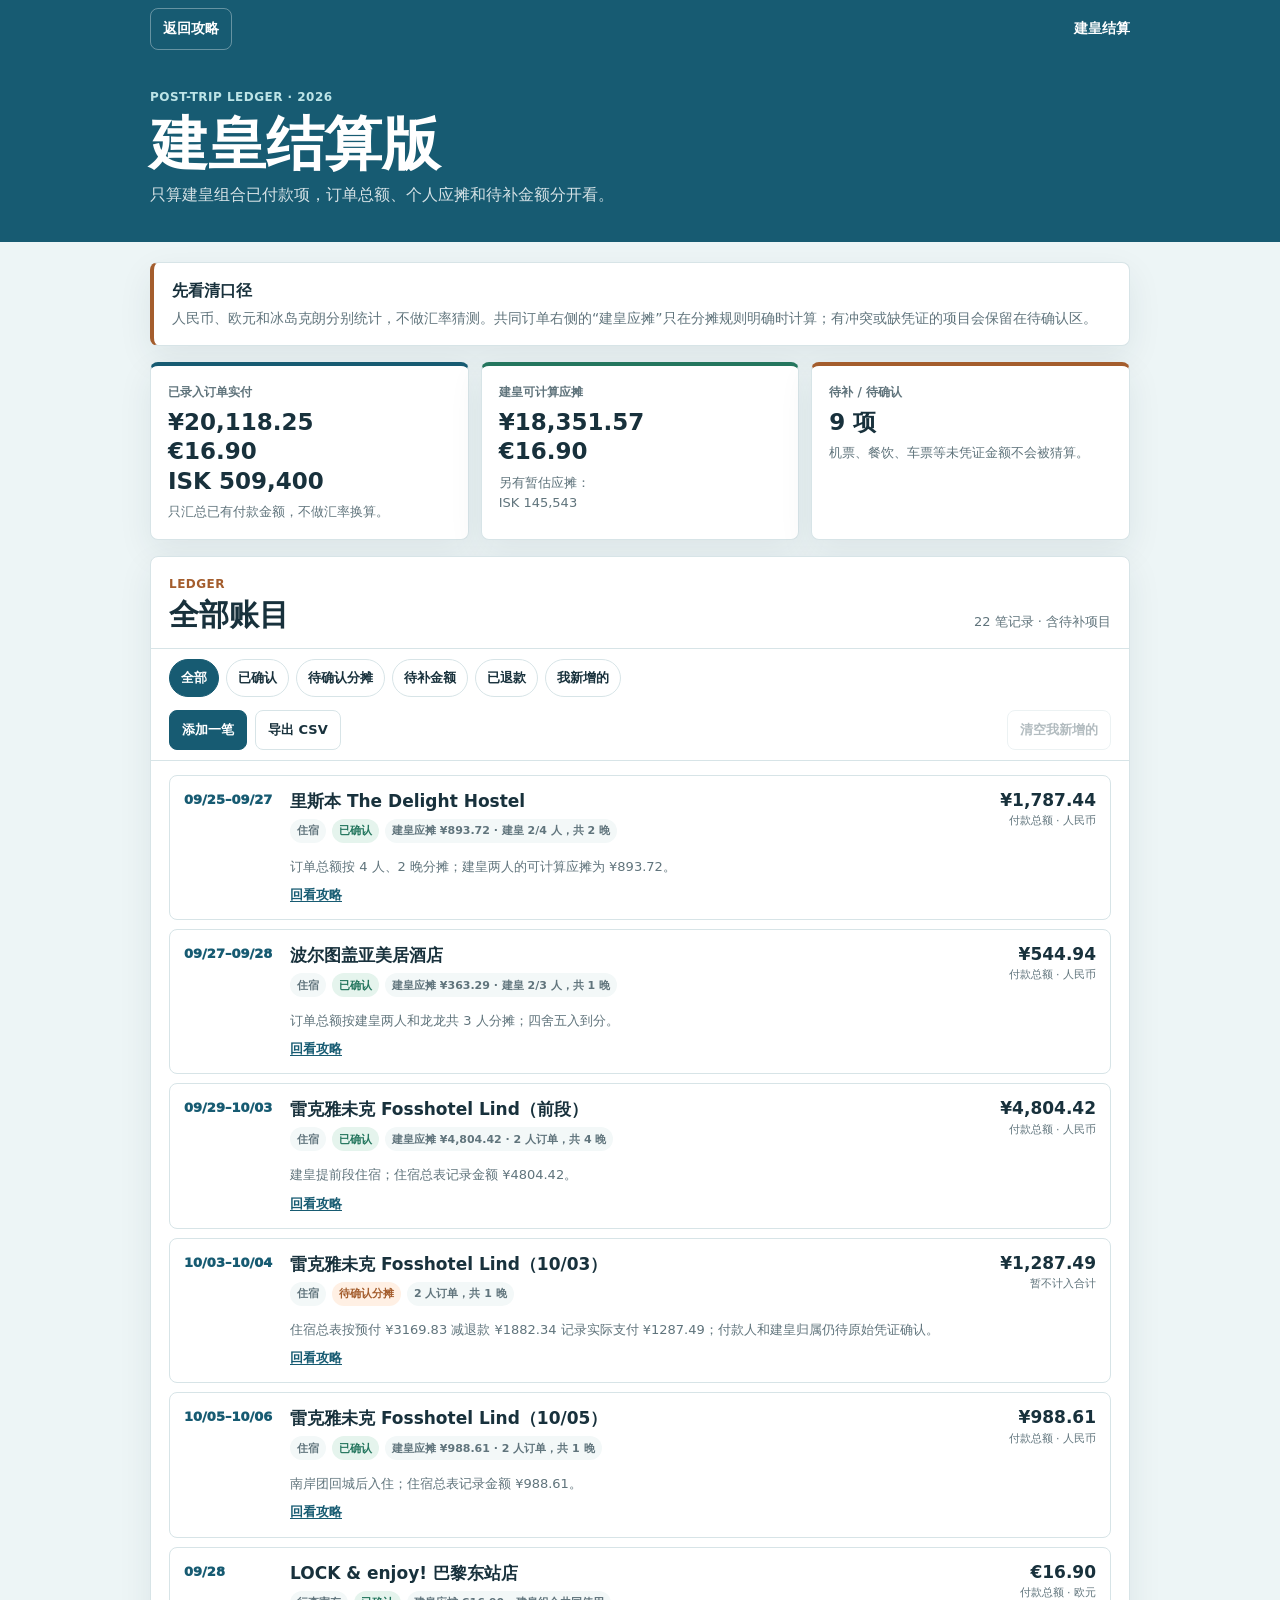
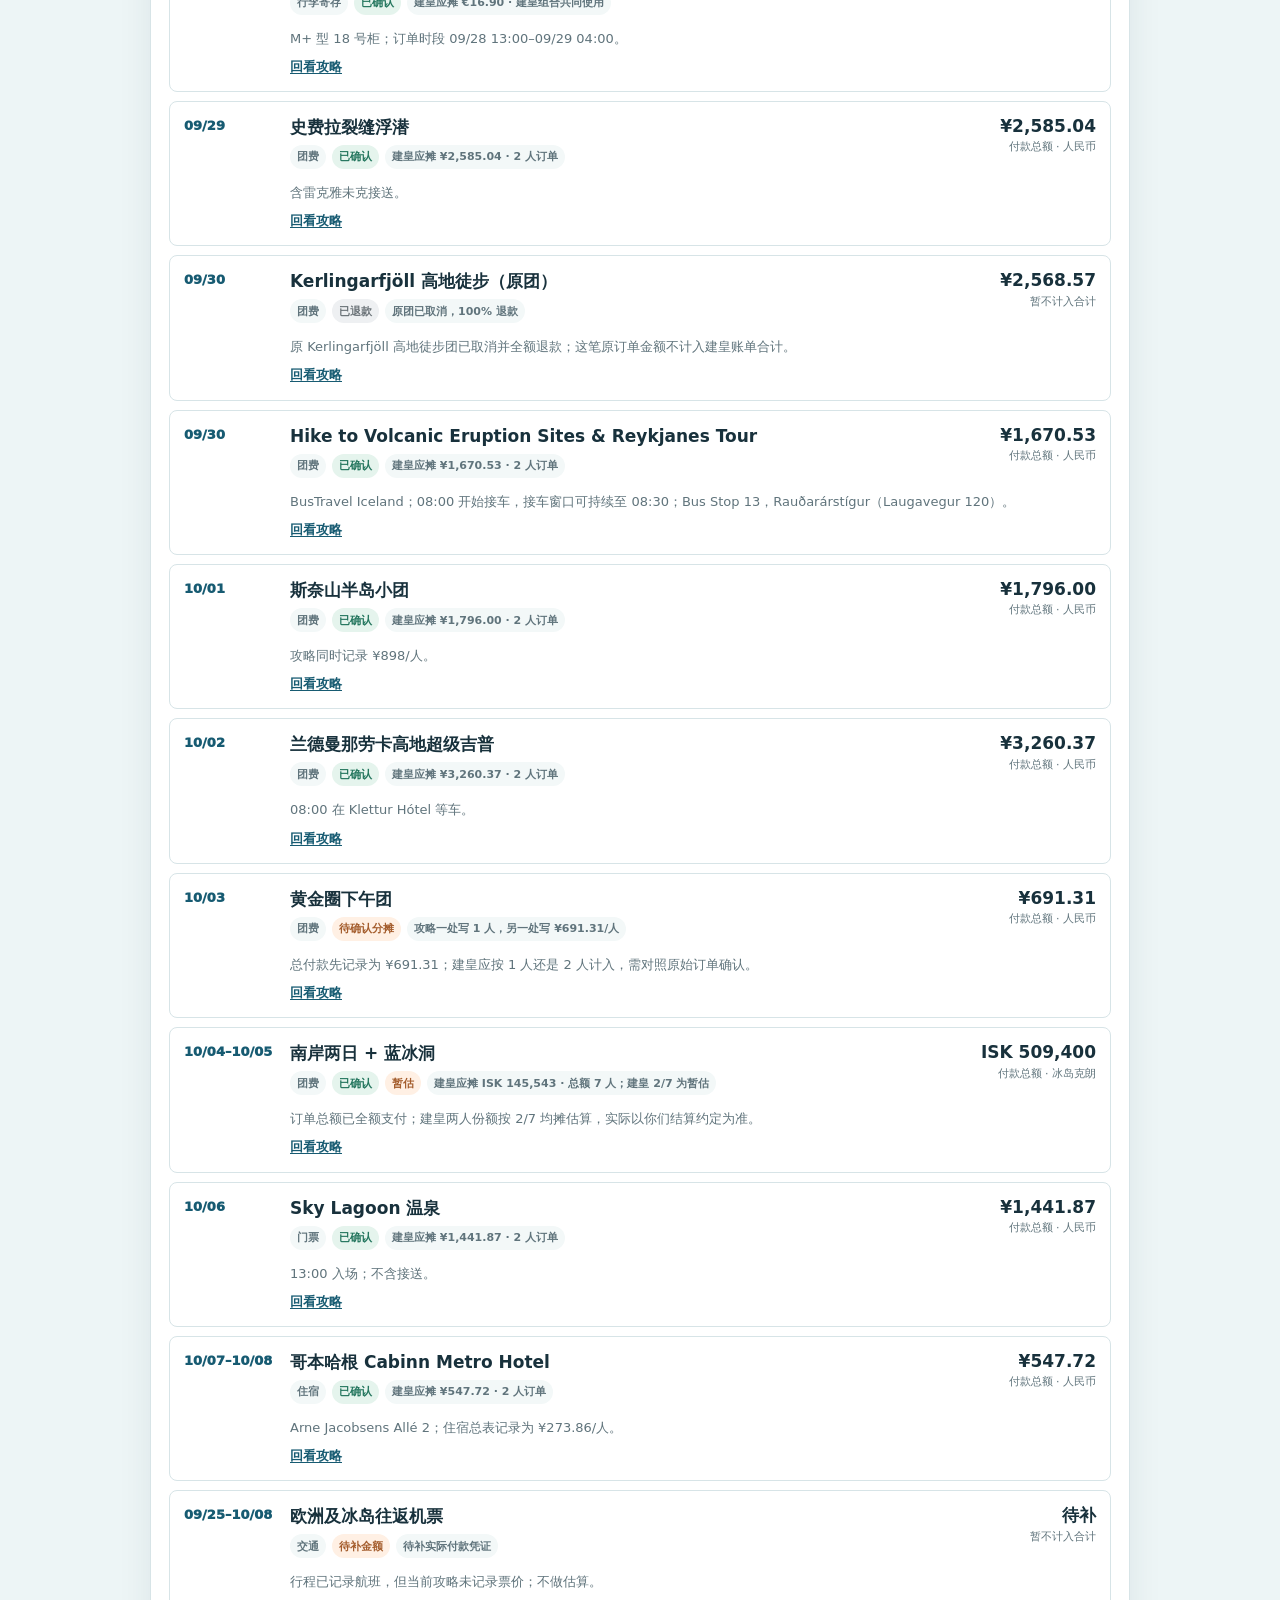
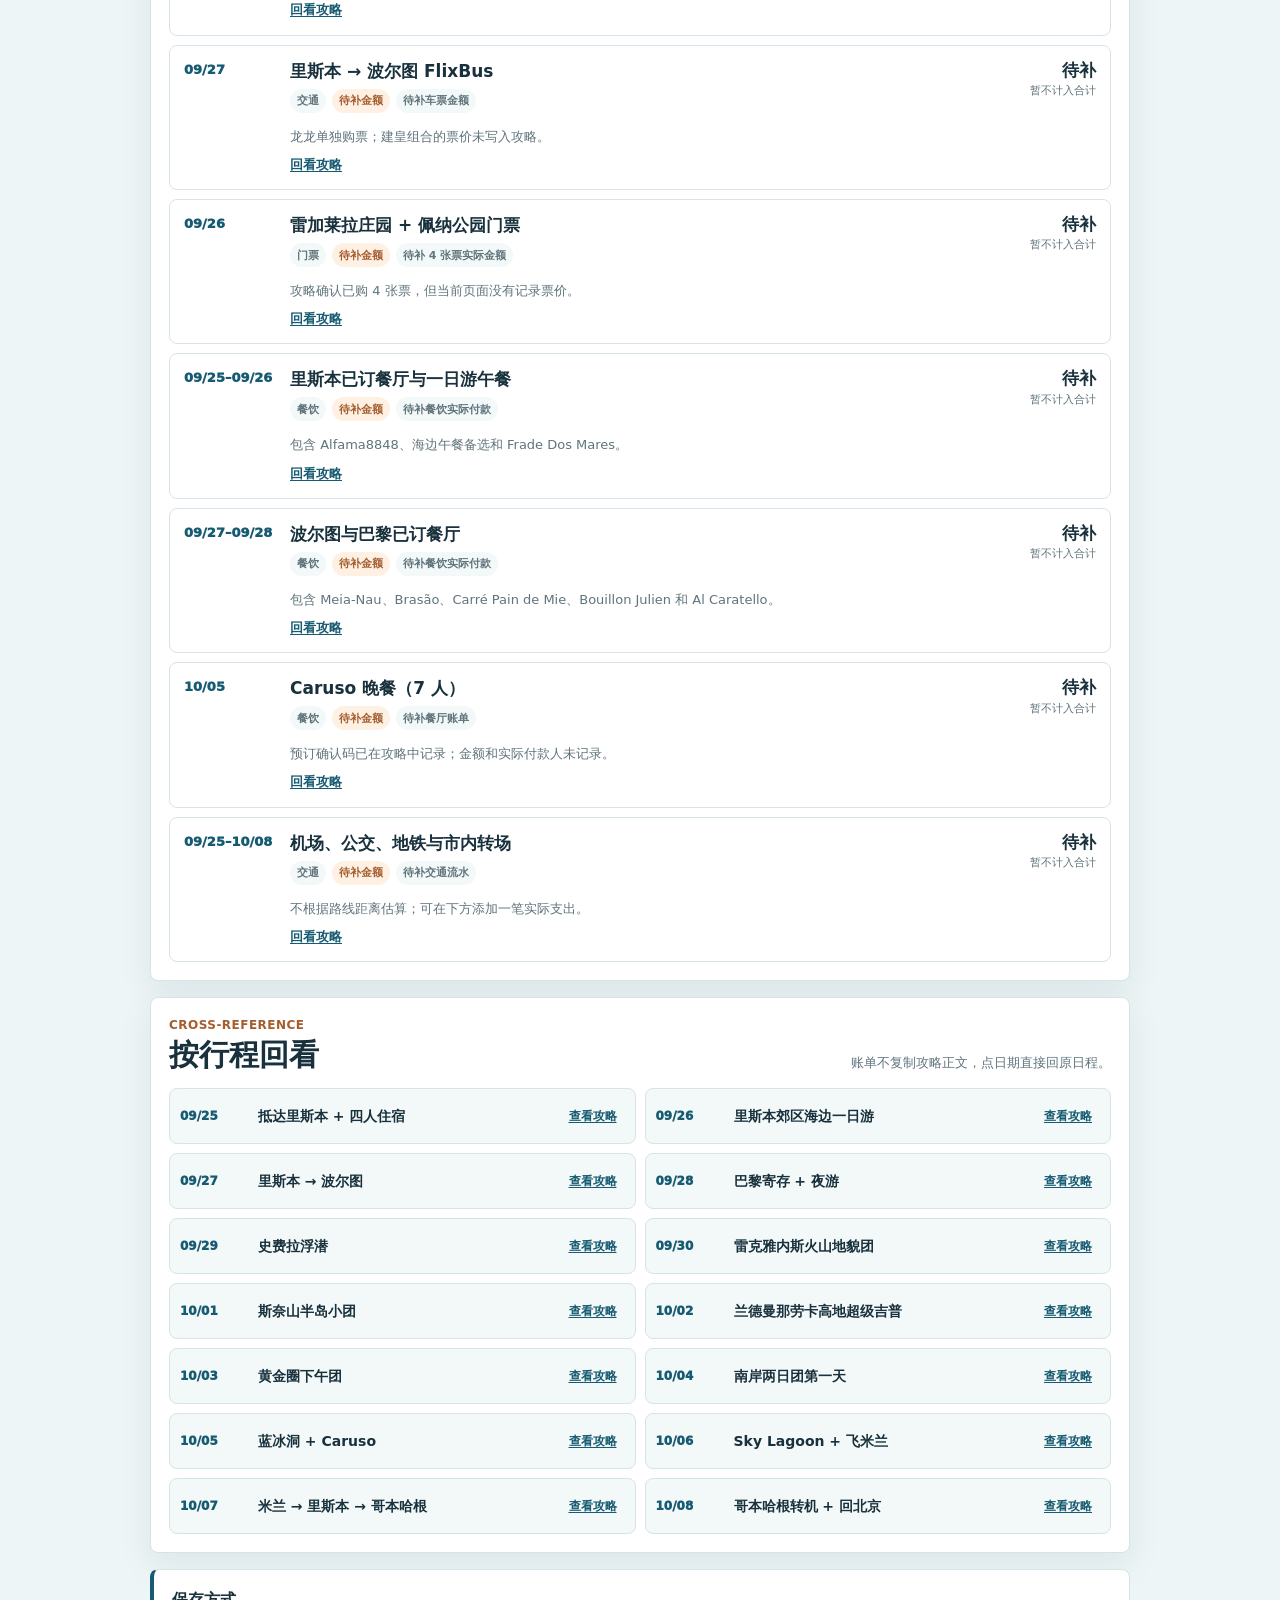
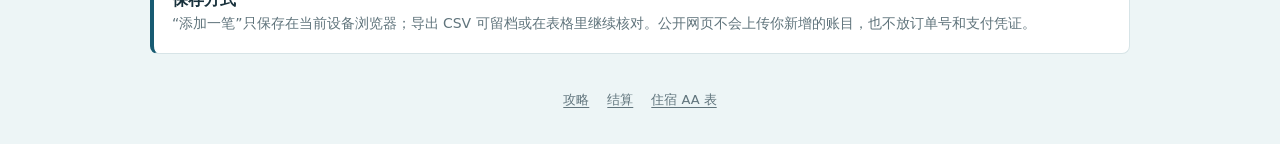
==== bill.html @ 909f2b17 "Update Sep 30 tour and add Jianhuang ledger" ====
<!doctype html>
<html lang="zh-CN">
  <head>
    <meta charset="utf-8" />
    <meta name="viewport" content="width=device-width, initial-scale=1, viewport-fit=cover" />
    <meta name="theme-color" content="#eaf3f4" />
    <meta name="referrer" content="no-referrer" />
    <meta name="robots" content="noindex, nofollow" />
    <meta http-equiv="Content-Security-Policy" content="default-src 'self'; script-src 'self'; style-src 'self'; img-src 'self' data:; connect-src 'self'; worker-src 'self'; object-src 'none'; base-uri 'none'; frame-src 'none'" />
    <title>建皇结算版｜2026 国庆旅行</title>
    <link rel="icon" href="data:," />
    <link rel="stylesheet" href="bill.css" />
  </head>
  <body>
    <header class="bill-hero">
      <nav class="bill-topbar" aria-label="账单导航">
        <a class="bill-back" href="./index.html?role=jianhuang#myDashboard">返回攻略</a>
        <span aria-current="page">建皇结算</span>
      </nav>
      <div class="bill-hero__content">
        <p class="bill-eyebrow">Post-trip ledger · 2026</p>
        <h1>建皇结算版</h1>
        <p>只算建皇组合已付款项，订单总额、个人应摊和待补金额分开看。</p>
      </div>
    </header>

    <main class="bill-shell">
      <section class="bill-note" aria-label="账单口径">
        <strong>先看清口径</strong>
        <p>人民币、欧元和冰岛克朗分别统计，不做汇率猜测。共同订单右侧的“建皇应摊”只在分摊规则明确时计算；有冲突或缺凭证的项目会保留在待确认区。</p>
      </section>

      <section class="bill-kpis" id="billSummary" aria-label="账单摘要" aria-live="polite"></section>

      <section class="bill-panel bill-ledger-panel" aria-labelledby="ledgerTitle">
        <div class="bill-section-head">
          <div>
            <p class="bill-eyebrow">Ledger</p>
            <h2 id="ledgerTitle">全部账目</h2>
          </div>
          <p id="billResultCount">加载中…</p>
        </div>
        <div class="bill-toolbar" aria-label="账单筛选与操作">
          <div class="bill-filter-row" role="group" aria-label="账单状态筛选">
            <button class="bill-filter is-active" type="button" data-filter="all">全部</button>
            <button class="bill-filter" type="button" data-filter="confirmed">已确认</button>
            <button class="bill-filter" type="button" data-filter="needs-confirmation">待确认分摊</button>
            <button class="bill-filter" type="button" data-filter="missing">待补金额</button>
            <button class="bill-filter" type="button" data-filter="refunded">已退款</button>
            <button class="bill-filter" type="button" data-filter="local">我新增的</button>
          </div>
          <div class="bill-actions">
            <button class="bill-action bill-action--primary" id="toggleAddBill" type="button" aria-expanded="false" aria-controls="addBillPanel">添加一笔</button>
            <button class="bill-action" id="exportBill" type="button">导出 CSV</button>
            <button class="bill-action bill-action--quiet" id="clearLocalBills" type="button">清空我新增的</button>
          </div>
        </div>
        <div class="bill-add-panel" id="addBillPanel" hidden>
          <form id="addBillForm" novalidate>
            <div class="bill-form-grid">
              <label>日期<input name="date" type="text" placeholder="10/06" required /></label>
              <label>类别<select name="category"><option>交通</option><option>住宿</option><option>团费</option><option>餐饮</option><option>门票</option><option>其他</option></select></label>
              <label class="bill-form-wide">项目<input name="title" type="text" placeholder="例如：机场公交" required /></label>
              <label>金额<input name="amount" type="number" min="0" step="0.01" placeholder="可留空" /></label>
              <label>币种<select name="currency"><option value="CNY">人民币 ¥</option><option value="EUR">欧元 €</option><option value="ISK">冰岛克朗 ISK</option></select></label>
              <label>建皇应摊<input name="shareAmount" type="number" min="0" step="0.01" placeholder="可留空" /></label>
              <label class="bill-form-wide">备注<input name="note" type="text" placeholder="可选：付款人、分摊规则或凭证说明" /></label>
            </div>
            <div class="bill-form-actions">
              <button class="bill-action bill-action--primary" type="submit">保存到本机</button>
              <button class="bill-action" id="cancelAddBill" type="button">取消</button>
              <span id="billFormStatus" role="status" aria-live="polite"></span>
            </div>
          </form>
        </div>
        <div class="bill-list" id="billList" aria-live="polite"></div>
      </section>

      <section class="bill-panel" aria-labelledby="itineraryTitle">
        <div class="bill-section-head">
          <div>
            <p class="bill-eyebrow">Cross-reference</p>
            <h2 id="itineraryTitle">按行程回看</h2>
          </div>
          <p>账单不复制攻略正文，点日期直接回原日程。</p>
        </div>
        <div class="bill-itinerary" id="billItinerary"></div>
      </section>

      <section class="bill-panel bill-footnote" aria-label="保存说明">
        <strong>保存方式</strong>
        <p>“添加一笔”只保存在当前设备浏览器；导出 CSV 可留档或在表格里继续核对。公开网页不会上传你新增的账目，也不放订单号和支付凭证。</p>
      </section>
    </main>

    <footer class="bill-footer">
      <a href="./index.html?role=jianhuang#myDashboard">攻略</a>
      <a href="./bill.html#jianhuang" aria-current="page">结算</a>
      <a href="./index.html?role=jianhuang#lodging-expenses">住宿 AA 表</a>
    </footer>

    <script src="bill-data.js" defer></script>
    <script src="bill.js" defer></script>
  </body>
</html>
---- bill.css ----
:root {
  --bill-ink: #18313c;
  --bill-muted: #60747c;
  --bill-line: #d7e4e7;
  --bill-surface: #fff;
  --bill-surface-muted: #f3f8f8;
  --bill-bg: #edf5f6;
  --bill-blue: #175b72;
  --bill-blue-soft: #dceff1;
  --bill-orange: #a45d2d;
  --bill-orange-soft: #fff0e4;
  --bill-green: #24765e;
  --bill-green-soft: #e5f4ed;
  --bill-shadow: 0 12px 34px rgba(24, 49, 60, 0.08);
}

* { box-sizing: border-box; }

html { scroll-behavior: smooth; }
html.bill-no-scroll { scroll-behavior: auto !important; }

@media (prefers-reduced-motion: reduce) {
  html { scroll-behavior: auto; }
  *, *::before, *::after {
    animation-duration: 0.01ms !important;
    transition-duration: 0.01ms !important;
  }
}

body {
  min-width: 320px;
  margin: 0;
  color: var(--bill-ink);
  background: var(--bill-bg);
  font-family: Inter, "PingFang SC", "Microsoft YaHei", "Noto Sans CJK SC", system-ui, -apple-system, BlinkMacSystemFont, sans-serif;
  line-height: 1.55;
  -webkit-font-smoothing: antialiased;
  text-rendering: optimizeLegibility;
}

a { color: inherit; }
button, input, select { font: inherit; }
button { cursor: pointer; }
button:focus-visible, a:focus-visible, input:focus-visible, select:focus-visible { outline: 3px solid #f2a65a; outline-offset: 2px; }

.bill-hero {
  color: #fff;
  background: var(--bill-blue);
}

.bill-topbar,
.bill-hero__content,
.bill-shell,
.bill-footer {
  width: min(980px, calc(100% - 32px));
  margin-inline: auto;
}

.bill-topbar {
  display: flex;
  align-items: center;
  justify-content: space-between;
  min-height: 58px;
  padding-top: env(safe-area-inset-top);
  gap: 14px;
  font-size: 14px;
  font-weight: 800;
}

.bill-topbar a {
  display: inline-flex;
  align-items: center;
  min-height: 42px;
  padding: 7px 12px;
  border: 1px solid rgba(255, 255, 255, 0.34);
  border-radius: 8px;
  text-decoration: none;
}

.bill-topbar a:hover { background: rgba(255, 255, 255, 0.12); }

.bill-hero__content { padding: 30px 0 34px; }

.bill-eyebrow {
  margin: 0 0 7px;
  color: var(--bill-orange);
  font-size: 12px;
  font-weight: 900;
  letter-spacing: 0.04em;
  text-transform: uppercase;
}

.bill-hero .bill-eyebrow { color: #bde4e7; }

h1, h2, h3, p { margin-top: 0; }
h1 { margin-bottom: 9px; font-size: clamp(32px, 7vw, 58px); line-height: 1.04; letter-spacing: 0; }
h2 { margin-bottom: 0; font-size: clamp(22px, 3vw, 30px); line-height: 1.16; }
h3 { margin-bottom: 5px; font-size: 17px; line-height: 1.3; }

.bill-hero__content > p:last-child { max-width: 540px; margin-bottom: 0; color: rgba(255, 255, 255, 0.82); }

.bill-shell { display: grid; gap: 16px; padding: 20px 0 36px; }

.bill-note,
.bill-panel {
  border: 1px solid var(--bill-line);
  border-radius: 8px;
  background: var(--bill-surface);
  box-shadow: var(--bill-shadow);
}

.bill-note { padding: 16px 18px; border-left: 4px solid var(--bill-orange); }
.bill-note strong { display: block; margin-bottom: 4px; }
.bill-note p, .bill-footnote p { margin-bottom: 0; color: var(--bill-muted); font-size: 14px; }

.bill-kpis { display: grid; grid-template-columns: repeat(3, minmax(0, 1fr)); gap: 12px; }

.bill-kpi {
  min-height: 132px;
  padding: 17px;
  border: 1px solid var(--bill-line);
  border-top: 4px solid var(--bill-blue);
  border-radius: 8px;
  background: var(--bill-surface);
  box-shadow: var(--bill-shadow);
}

.bill-kpi--share { border-top-color: var(--bill-green); }
.bill-kpi--pending { border-top-color: var(--bill-orange); }
.bill-kpi__label { display: block; margin-bottom: 7px; color: var(--bill-muted); font-size: 12px; font-weight: 900; }
.bill-kpi__value { display: block; margin-bottom: 8px; font-size: 23px; line-height: 1.15; }
.bill-kpi__line { display: block; }
.bill-kpi__note { margin: 0; color: var(--bill-muted); font-size: 13px; }
.bill-kpi__line + .bill-kpi__line { margin-top: 3px; }

.bill-panel { padding: 18px; }
.bill-section-head { display: flex; align-items: end; justify-content: space-between; gap: 18px; margin-bottom: 15px; }
.bill-section-head .bill-eyebrow { margin-bottom: 4px; }
.bill-section-head > p { max-width: 360px; margin: 0; color: var(--bill-muted); font-size: 13px; text-align: right; }

.bill-toolbar {
  position: sticky;
  z-index: 5;
  top: 0;
  display: grid;
  gap: 11px;
  margin: 0 -18px 14px;
  padding: 10px 18px;
  border-block: 1px solid var(--bill-line);
  background: rgba(255, 255, 255, 0.96);
  backdrop-filter: blur(12px);
}

.bill-filter-row { display: flex; gap: 7px; overflow-x: auto; padding-bottom: 2px; scrollbar-width: none; }
.bill-filter-row::-webkit-scrollbar { display: none; }
.bill-filter { flex: 0 0 auto; min-height: 38px; padding: 7px 11px; border: 1px solid var(--bill-line); border-radius: 999px; background: #fff; color: var(--bill-ink); font-size: 13px; font-weight: 800; }
.bill-filter.is-active { border-color: var(--bill-blue); background: var(--bill-blue); color: #fff; }
.bill-actions { display: flex; flex-wrap: wrap; gap: 8px; }
.bill-action { min-height: 40px; padding: 8px 12px; border: 1px solid var(--bill-line); border-radius: 8px; background: #fff; color: var(--bill-ink); font-size: 13px; font-weight: 850; }
.bill-action--primary { border-color: var(--bill-blue); background: var(--bill-blue); color: #fff; }
.bill-action--quiet { margin-left: auto; color: var(--bill-muted); }
.bill-action:hover { filter: brightness(0.98); }
.bill-action:disabled { cursor: not-allowed; opacity: 0.48; }

.bill-add-panel { scroll-margin-top: 180px; margin-bottom: 14px; padding: 14px; border: 1px solid #c5dfe1; border-radius: 8px; background: var(--bill-surface-muted); }
.bill-form-grid { display: grid; grid-template-columns: repeat(3, minmax(0, 1fr)); gap: 10px; }
.bill-form-grid label { display: grid; gap: 5px; color: var(--bill-muted); font-size: 12px; font-weight: 900; }
.bill-form-wide { grid-column: span 2; }
.bill-form-grid input, .bill-form-grid select { width: 100%; min-height: 42px; padding: 8px 10px; border: 1px solid #cbdde0; border-radius: 6px; background: #fff; color: var(--bill-ink); font-size: 15px; }
.bill-form-actions { display: flex; align-items: center; flex-wrap: wrap; gap: 8px; margin-top: 12px; }
#billFormStatus { color: var(--bill-muted); font-size: 13px; }

.bill-list { display: grid; gap: 9px; }
.bill-row { border: 1px solid var(--bill-line); border-radius: 8px; background: #fff; overflow: hidden; }
.bill-row__main { display: grid; grid-template-columns: 92px minmax(0, 1fr) auto; align-items: start; gap: 14px; padding: 14px; }
.bill-row__date { color: var(--bill-blue); font-size: 13px; font-weight: 950; }
.bill-row__title { overflow-wrap: anywhere; }
.bill-row__meta { display: flex; flex-wrap: wrap; gap: 6px; margin-top: 7px; }
.bill-chip { display: inline-flex; align-items: center; min-height: 24px; padding: 3px 7px; border-radius: 999px; background: var(--bill-surface-muted); color: var(--bill-muted); font-size: 11px; font-weight: 850; }
.bill-chip--confirmed { background: var(--bill-green-soft); color: var(--bill-green); }
.bill-chip--pending { background: var(--bill-orange-soft); color: var(--bill-orange); }
.bill-chip--refunded { background: #eef0f2; color: #6b7378; }
.bill-chip--local { background: var(--bill-blue-soft); color: var(--bill-blue); }
.bill-row__amount { min-width: 116px; text-align: right; }
.bill-row__amount strong { display: block; font-size: 17px; line-height: 1.2; }
.bill-row__amount small { display: block; margin-top: 4px; color: var(--bill-muted); font-size: 11px; line-height: 1.35; }
.bill-row__details { padding: 0 14px 14px 120px; color: var(--bill-muted); font-size: 13px; }
.bill-row__details p { margin: 0 0 8px; }
.bill-row__details p:last-child { margin-bottom: 0; }
.bill-row__details a, .bill-itinerary a { color: var(--bill-blue); font-weight: 800; text-decoration: underline; text-underline-offset: 2px; }

.bill-empty { padding: 28px 14px; border: 1px dashed #b9cfd3; border-radius: 8px; color: var(--bill-muted); text-align: center; }

.bill-itinerary { display: grid; grid-template-columns: repeat(2, minmax(0, 1fr)); gap: 9px; }
.bill-itinerary__item { display: grid; grid-template-columns: 68px 1fr auto; align-items: center; gap: 10px; min-height: 54px; padding: 10px; border: 1px solid var(--bill-line); border-radius: 8px; background: var(--bill-surface-muted); }
.bill-itinerary__item time { color: var(--bill-blue); font-size: 12px; font-weight: 950; }
.bill-itinerary__item strong { font-size: 14px; line-height: 1.3; }
.bill-itinerary__item a { min-height: 34px; display: inline-flex; align-items: center; padding: 5px 8px; white-space: nowrap; font-size: 12px; }

.bill-footnote { border-left: 4px solid var(--bill-blue); box-shadow: none; }
.bill-footer { display: flex; justify-content: center; flex-wrap: wrap; gap: 8px 18px; padding: 0 0 34px; color: var(--bill-muted); font-size: 13px; }
.bill-footer a { text-underline-offset: 3px; }

@media (max-width: 720px) {
  .bill-topbar, .bill-hero__content, .bill-shell, .bill-footer { width: min(100% - 24px, 980px); }
  .bill-topbar { min-height: 52px; }
  .bill-hero__content { padding: 24px 0 28px; }
  .bill-kpis { grid-template-columns: repeat(2, minmax(0, 1fr)); }
  .bill-kpi:first-child { grid-column: 1 / -1; }
  .bill-kpi { min-height: 0; }
  .bill-section-head { display: grid; gap: 6px; align-items: start; }
  .bill-section-head > p { text-align: left; }
  .bill-panel { padding: 15px; }
  .bill-toolbar { margin-inline: -15px; padding-inline: 15px; }
  .bill-actions { display: grid; grid-template-columns: repeat(2, minmax(0, 1fr)); }
  .bill-actions .bill-action { width: 100%; }
  .bill-action--quiet { margin-left: 0; grid-column: 1 / -1; }
  .bill-form-grid { grid-template-columns: repeat(2, minmax(0, 1fr)); }
  .bill-form-wide { grid-column: 1 / -1; }
  .bill-row__main { grid-template-columns: 1fr auto; gap: 8px 12px; }
  .bill-row__date { grid-column: 1 / -1; }
  .bill-row__details { padding: 0 14px 14px; }
  .bill-itinerary { grid-template-columns: 1fr; }
}

@media (max-width: 430px) {
  .bill-hero h1 { font-size: 34px; }
  .bill-kpi__value { font-size: 19px; }
  .bill-form-grid { grid-template-columns: 1fr; }
  .bill-form-wide { grid-column: 1; }
  .bill-itinerary__item { grid-template-columns: 58px minmax(0, 1fr); }
  .bill-itinerary__item a { grid-column: 2; justify-self: start; }
}
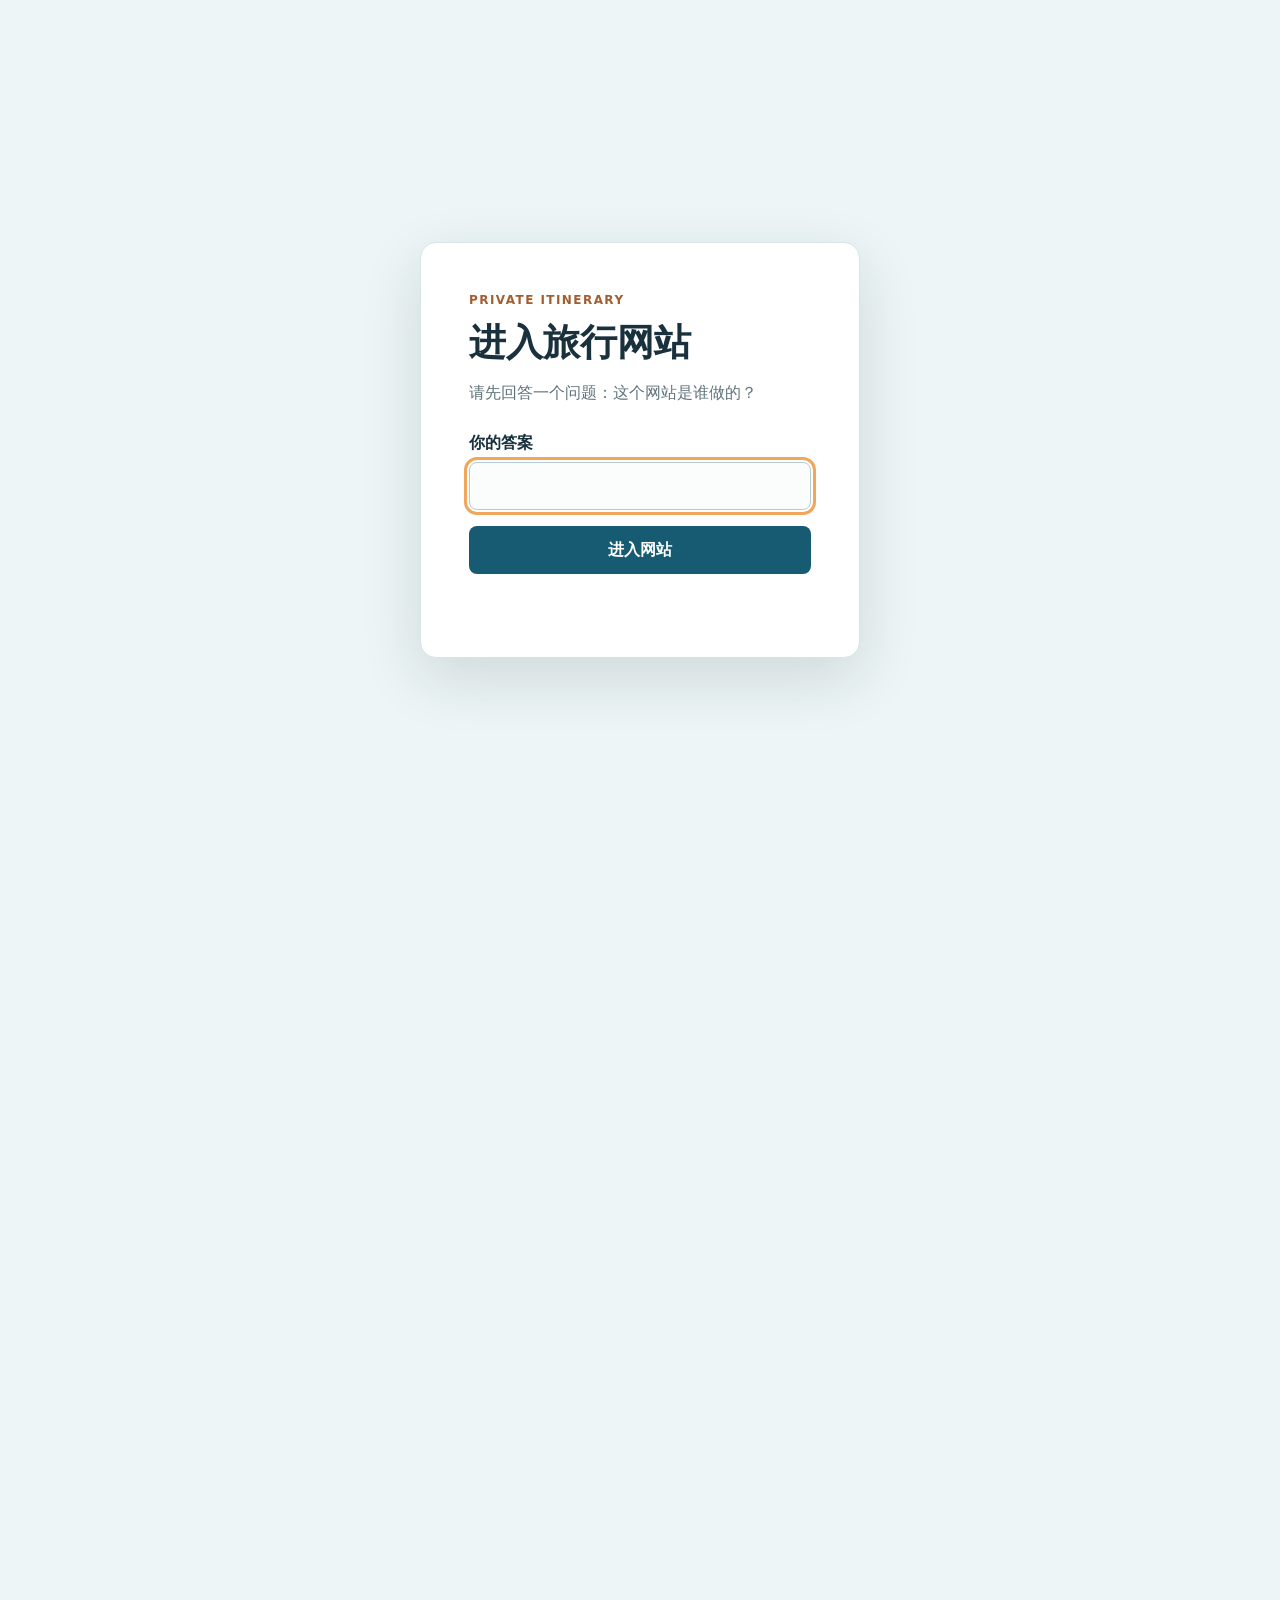
==== commit 9517cd8e: "Protect travel memoir with password gate" ====
--- a/bill.html
+++ b/bill.html
@@ -7,27 +7,42 @@
     <meta name="referrer" content="no-referrer" />
     <meta name="robots" content="noindex, nofollow" />
     <meta http-equiv="Content-Security-Policy" content="default-src 'self'; script-src 'self'; style-src 'self'; img-src 'self' data:; connect-src 'self'; worker-src 'self'; object-src 'none'; base-uri 'none'; frame-src 'none'" />
-    <title>建皇结算版｜2026 国庆旅行</title>
+    <title>黄建皇开销归档｜2026 欧洲旅行回忆录</title>
     <link rel="icon" href="data:," />
     <link rel="stylesheet" href="bill.css" />
+    <link rel="stylesheet" href="password-gate.css" />
   </head>
-  <body>
+  <body class="password-gate-locked">
+    <section class="password-gate" aria-labelledby="passwordGateTitle">
+      <div class="password-gate__panel">
+        <p class="password-gate__eyebrow">Private itinerary</p>
+        <h1 id="passwordGateTitle">进入旅行网站</h1>
+        <p class="password-gate__prompt">请先回答一个问题：这个网站是谁做的？</p>
+        <form>
+          <label for="passwordGateAnswer">你的答案
+            <input id="passwordGateAnswer" name="answer" type="text" autocomplete="off" required />
+          </label>
+          <button type="submit">进入网站</button>
+          <p class="password-gate__status" role="alert" aria-live="polite"></p>
+        </form>
+      </div>
+    </section>
     <header class="bill-hero">
       <nav class="bill-topbar" aria-label="账单导航">
-        <a class="bill-back" href="./index.html?role=jianhuang#myDashboard">返回攻略</a>
-        <span aria-current="page">建皇结算</span>
+        <a class="bill-back" href="./index.html?role=jianhuang#tripMemory">返回回忆录</a>
+        <span aria-current="page">开销归档</span>
       </nav>
       <div class="bill-hero__content">
-        <p class="bill-eyebrow">Post-trip ledger · 2026</p>
-        <h1>建皇结算版</h1>
-        <p>只算建皇组合已付款项，订单总额、个人应摊和待补金额分开看。</p>
+        <p class="bill-eyebrow">Travel ledger · 2026</p>
+        <h1>黄建皇开销归档</h1>
+        <p>94 笔个人开销完整计入，按大类和旅行日期归并回看。</p>
       </div>
     </header>
 
     <main class="bill-shell">
       <section class="bill-note" aria-label="账单口径">
-        <strong>先看清口径</strong>
-        <p>人民币、欧元和冰岛克朗分别统计，不做汇率猜测。共同订单右侧的“建皇应摊”只在分摊规则明确时计算；有冲突或缺凭证的项目会保留在待确认区。</p>
+        <strong>个人最终口径</strong>
+        <p>全程合计 ¥29,712.53。Havfruen 午餐按个人刷卡 ¥532.07 计入一次；Icewear 退税 -¥72 已抵扣；葡萄牙、波尔图和巴黎的朋友代付结算均按已确认的独立支出计入。</p>
       </section>
 
       <section class="bill-kpis" id="billSummary" aria-label="账单摘要" aria-live="polite"></section>
@@ -36,7 +51,7 @@
         <div class="bill-section-head">
           <div>
             <p class="bill-eyebrow">Ledger</p>
-            <h2 id="ledgerTitle">全部账目</h2>
+            <h2 id="ledgerTitle">四类开销</h2>
           </div>
           <p id="billResultCount">加载中…</p>
         </div>
@@ -82,7 +97,7 @@
             <p class="bill-eyebrow">Cross-reference</p>
             <h2 id="itineraryTitle">按行程回看</h2>
           </div>
-          <p>账单不复制攻略正文，点日期直接回原日程。</p>
+          <p>点日期回到照片、地点和当天花费。</p>
         </div>
         <div class="bill-itinerary" id="billItinerary"></div>
       </section>
@@ -94,12 +109,14 @@
     </main>
 
     <footer class="bill-footer">
-      <a href="./index.html?role=jianhuang#myDashboard">攻略</a>
-      <a href="./bill.html#jianhuang" aria-current="page">结算</a>
-      <a href="./index.html?role=jianhuang#lodging-expenses">住宿 AA 表</a>
+      <a href="./index.html?role=jianhuang#tripMemory">回忆录</a>
+      <a href="./bill.html#jianhuang" aria-current="page">开销归档</a>
+      <a href="./index.html?role=jianhuang#lodging-expenses">住宿开销</a>
     </footer>
 
-    <script src="bill-data.js" defer></script>
+    <script src="memory-data.js?v=memory-20261014-1" defer></script>
+    <script src="bill-data.js?v=memory-20261014-1" defer></script>
     <script src="bill.js" defer></script>
+    <script src="password-gate.js" defer></script>
   </body>
 </html>
--- a/password-gate.css
+++ b/password-gate.css
@@ -0,0 +1,21 @@
+body.password-gate-locked { overflow: hidden; }
+body.password-gate-locked > :not(.password-gate) { visibility: hidden; }
+.password-gate { position: fixed; inset: 0; z-index: 2147483647; display: grid; place-items: center; overflow-y: auto; padding: 24px; color: #18313c; background: #edf5f6; font-family: Inter, "PingFang SC", "Microsoft YaHei", "Noto Sans CJK SC", system-ui, -apple-system, BlinkMacSystemFont, sans-serif; }
+.password-gate[hidden] { display: none; }
+.password-gate__panel { width: min(100%, 440px); padding: clamp(28px, 6vw, 48px); border: 1px solid #d7e4e7; border-radius: 16px; background: #fff; box-shadow: 0 20px 60px rgba(24, 49, 60, 0.14); }
+.password-gate__eyebrow { margin: 0 0 12px; color: #a45d2d; font-size: 12px; font-weight: 800; letter-spacing: .12em; text-transform: uppercase; }
+.password-gate h1 { margin: 0; font-size: clamp(1.7rem, 6vw, 2.3rem); line-height: 1.2; }
+.password-gate__prompt { margin: 14px 0 24px; color: #60747c; line-height: 1.7; }
+.password-gate form { display: grid; gap: 12px; }
+.password-gate label { font-weight: 800; }
+.password-gate input { width: 100%; min-height: 48px; margin-top: 7px; padding: 10px 13px; border: 1px solid #b7cbd0; border-radius: 8px; color: inherit; background: #fbfdfd; font: inherit; }
+.password-gate input:focus-visible { outline: 3px solid #f2a65a; outline-offset: 2px; }
+.password-gate button { min-height: 48px; margin-top: 4px; padding: 10px 16px; border: 0; border-radius: 8px; color: #fff; background: #175b72; font: inherit; font-weight: 800; cursor: pointer; }
+.password-gate button:hover { background: #124a5d; }
+.password-gate__status { min-height: 1.5em; margin: 2px 0 0; color: #a23e2e; font-size: 14px; }
+@media (prefers-color-scheme: dark) {
+  .password-gate { color: #edf5f6; background: #10242d; }
+  .password-gate__panel { border-color: #35515a; background: #18313c; }
+  .password-gate__prompt { color: #c5d5d9; }
+  .password-gate input { border-color: #51717a; color: #edf5f6; background: #10242d; }
+}
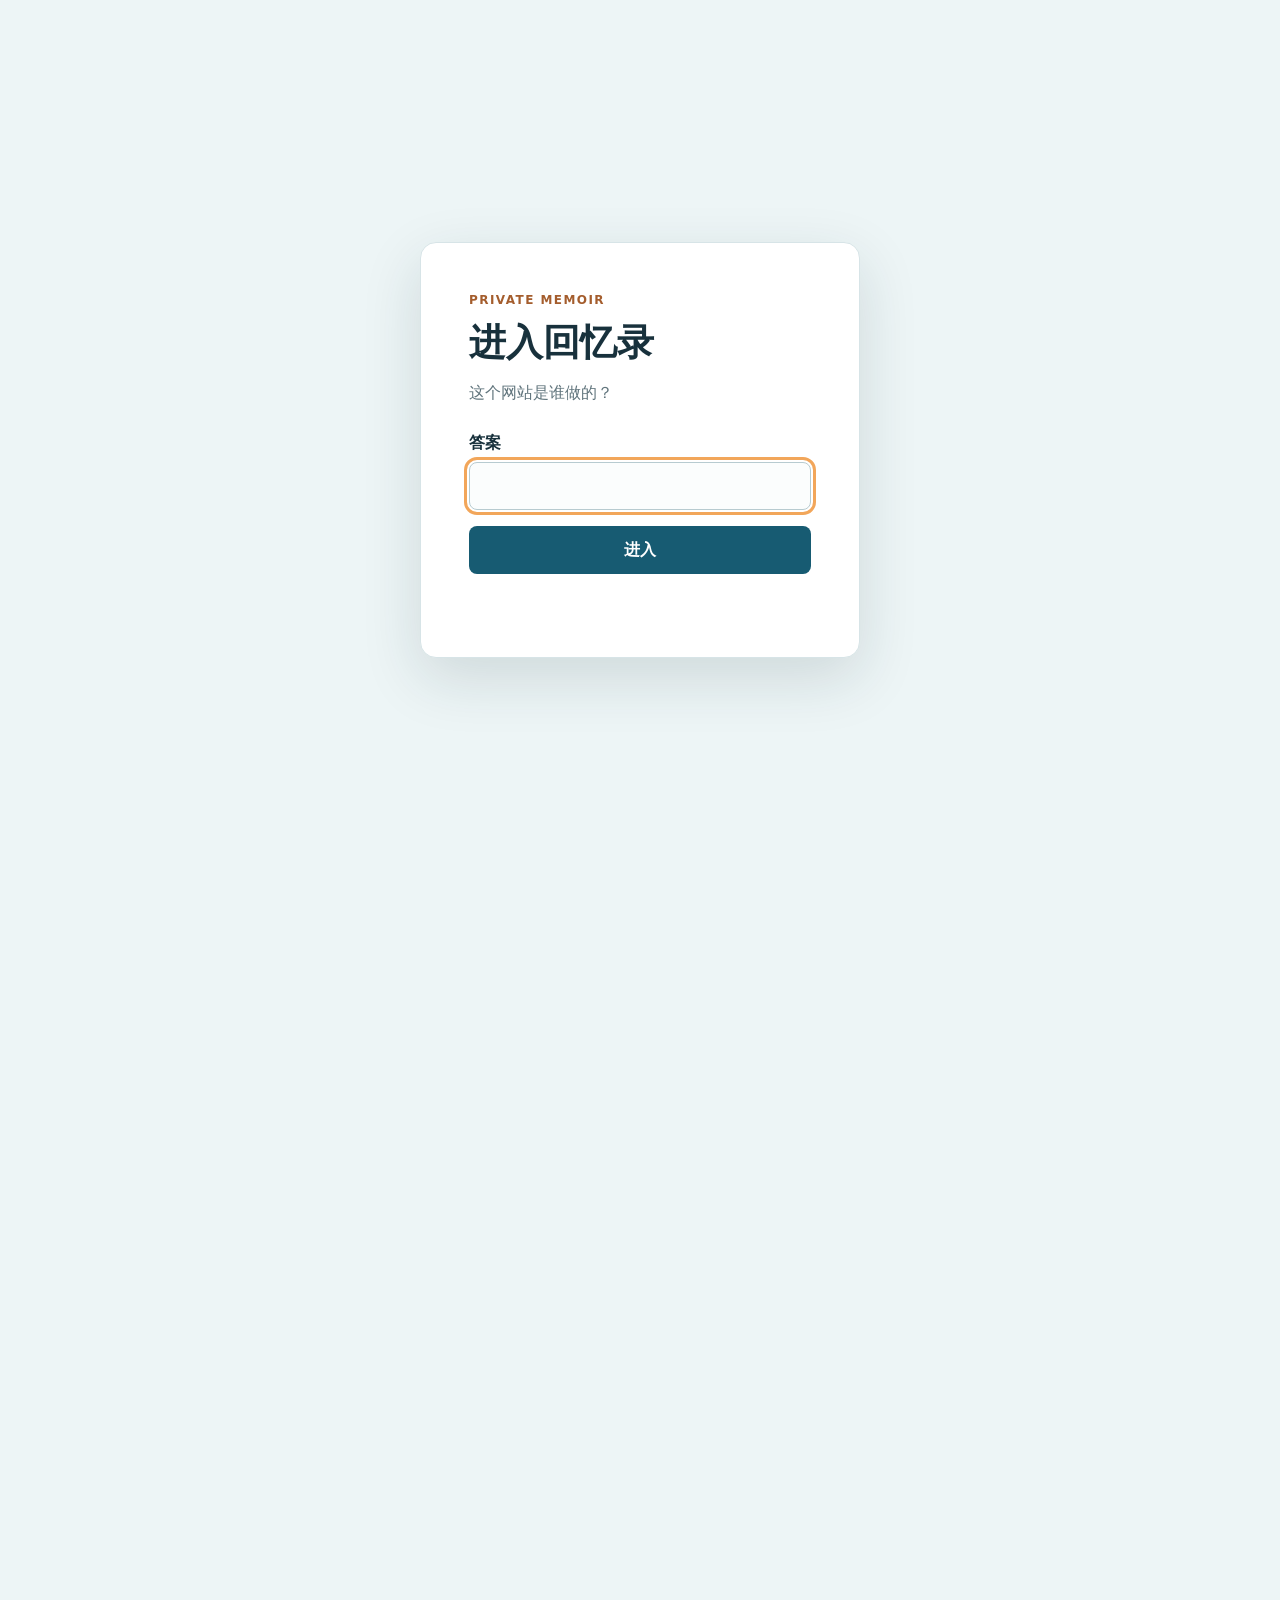
==== commit 163d5d27: "Publish travel memoir and expense summary" ====
--- a/bill.html
+++ b/bill.html
@@ -7,7 +7,7 @@
     <meta name="referrer" content="no-referrer" />
     <meta name="robots" content="noindex, nofollow" />
     <meta http-equiv="Content-Security-Policy" content="default-src 'self'; script-src 'self'; style-src 'self'; img-src 'self' data:; connect-src 'self'; worker-src 'self'; object-src 'none'; base-uri 'none'; frame-src 'none'" />
-    <title>黄建皇开销归档｜2026 欧洲旅行回忆录</title>
+    <title>黄建皇开销明细｜2026 欧洲旅行回忆录</title>
     <link rel="icon" href="data:," />
     <link rel="stylesheet" href="bill.css" />
     <link rel="stylesheet" href="password-gate.css" />
@@ -15,34 +15,34 @@
   <body class="password-gate-locked">
     <section class="password-gate" aria-labelledby="passwordGateTitle">
       <div class="password-gate__panel">
-        <p class="password-gate__eyebrow">Private itinerary</p>
-        <h1 id="passwordGateTitle">进入旅行网站</h1>
-        <p class="password-gate__prompt">请先回答一个问题：这个网站是谁做的？</p>
+        <p class="password-gate__eyebrow">Private memoir</p>
+        <h1 id="passwordGateTitle">进入回忆录</h1>
+        <p class="password-gate__prompt">这个网站是谁做的？</p>
         <form>
-          <label for="passwordGateAnswer">你的答案
+          <label for="passwordGateAnswer">答案
             <input id="passwordGateAnswer" name="answer" type="text" autocomplete="off" required />
           </label>
-          <button type="submit">进入网站</button>
+          <button type="submit">进入</button>
           <p class="password-gate__status" role="alert" aria-live="polite"></p>
         </form>
       </div>
     </section>
     <header class="bill-hero">
       <nav class="bill-topbar" aria-label="账单导航">
-        <a class="bill-back" href="./index.html?role=jianhuang#tripMemory">返回回忆录</a>
-        <span aria-current="page">开销归档</span>
+        <a class="bill-back" href="./index.html?role=jianhuang#tripMemory">回忆录</a>
+        <span aria-current="page">开销明细</span>
       </nav>
       <div class="bill-hero__content">
         <p class="bill-eyebrow">Travel ledger · 2026</p>
-        <h1>黄建皇开销归档</h1>
-        <p>94 笔个人开销完整计入，按大类和旅行日期归并回看。</p>
+        <h1>黄建皇开销明细</h1>
+        <p>94 笔开销，按类别和日期汇总。</p>
       </div>
     </header>
 
     <main class="bill-shell">
       <section class="bill-note" aria-label="账单口径">
-        <strong>个人最终口径</strong>
-        <p>全程合计 ¥29,712.53。Havfruen 午餐按个人刷卡 ¥532.07 计入一次；Icewear 退税 -¥72 已抵扣；葡萄牙、波尔图和巴黎的朋友代付结算均按已确认的独立支出计入。</p>
+        <strong>统计口径</strong>
+        <p>合计 ¥29,712.53。Havfruen 午餐 ¥532.07 计一次；Icewear 退税 ¥72 已扣除；朋友代付按确认金额计入。</p>
       </section>
 
       <section class="bill-kpis" id="billSummary" aria-label="账单摘要" aria-live="polite"></section>
@@ -59,15 +59,15 @@
           <div class="bill-filter-row" role="group" aria-label="账单状态筛选">
             <button class="bill-filter is-active" type="button" data-filter="all">全部</button>
             <button class="bill-filter" type="button" data-filter="confirmed">已确认</button>
-            <button class="bill-filter" type="button" data-filter="needs-confirmation">待确认分摊</button>
-            <button class="bill-filter" type="button" data-filter="missing">待补金额</button>
-            <button class="bill-filter" type="button" data-filter="refunded">已退款</button>
-            <button class="bill-filter" type="button" data-filter="local">我新增的</button>
+            <button class="bill-filter" type="button" data-filter="needs-confirmation">待确认</button>
+            <button class="bill-filter" type="button" data-filter="missing">待补</button>
+            <button class="bill-filter" type="button" data-filter="refunded">退款</button>
+            <button class="bill-filter" type="button" data-filter="local">本机新增</button>
           </div>
           <div class="bill-actions">
-            <button class="bill-action bill-action--primary" id="toggleAddBill" type="button" aria-expanded="false" aria-controls="addBillPanel">添加一笔</button>
-            <button class="bill-action" id="exportBill" type="button">导出 CSV</button>
-            <button class="bill-action bill-action--quiet" id="clearLocalBills" type="button">清空我新增的</button>
+            <button class="bill-action bill-action--primary" id="toggleAddBill" type="button" aria-expanded="false" aria-controls="addBillPanel">新增</button>
+            <button class="bill-action" id="exportBill" type="button">导出</button>
+            <button class="bill-action bill-action--quiet" id="clearLocalBills" type="button">清空本机</button>
           </div>
         </div>
         <div class="bill-add-panel" id="addBillPanel" hidden>
@@ -95,27 +95,27 @@
         <div class="bill-section-head">
           <div>
             <p class="bill-eyebrow">Cross-reference</p>
-            <h2 id="itineraryTitle">按行程回看</h2>
+            <h2 id="itineraryTitle">按日期回看</h2>
           </div>
-          <p>点日期回到照片、地点和当天花费。</p>
+          <p>照片、地点和当天花费。</p>
         </div>
         <div class="bill-itinerary" id="billItinerary"></div>
       </section>
 
       <section class="bill-panel bill-footnote" aria-label="保存说明">
-        <strong>保存方式</strong>
-        <p>“添加一笔”只保存在当前设备浏览器；导出 CSV 可留档或在表格里继续核对。公开网页不会上传你新增的账目，也不放订单号和支付凭证。</p>
+        <strong>本机保存</strong>
+        <p>新增记录只存于当前浏览器；可导出 CSV。</p>
       </section>
     </main>
 
     <footer class="bill-footer">
       <a href="./index.html?role=jianhuang#tripMemory">回忆录</a>
-      <a href="./bill.html#jianhuang" aria-current="page">开销归档</a>
+      <a href="./bill.html#jianhuang" aria-current="page">开销明细</a>
       <a href="./index.html?role=jianhuang#lodging-expenses">住宿开销</a>
     </footer>
 
-    <script src="memory-data.js?v=memory-20261014-1" defer></script>
-    <script src="bill-data.js?v=memory-20261014-1" defer></script>
+    <script src="memory-data.js?v=memory-20261014-2" defer></script>
+    <script src="bill-data.js?v=memory-20261014-2" defer></script>
     <script src="bill.js" defer></script>
     <script src="password-gate.js" defer></script>
   </body>
